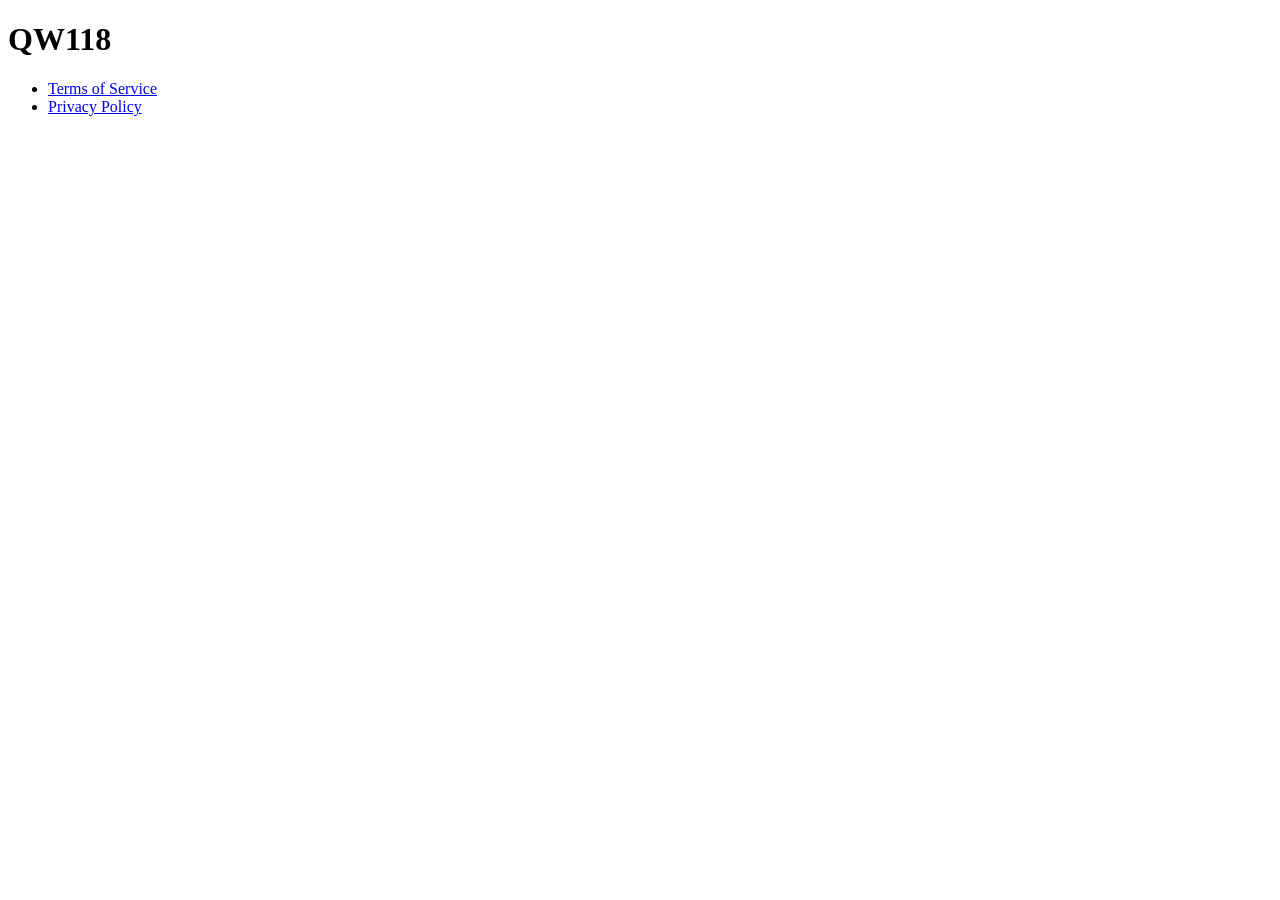
==== index.html @ 3701fc1f "Add files via upload" ====
<!DOCTYPE html>
<html lang="en">
<head>
  <meta charset="utf-8" />
  <title>QW118</title>
</head>
<body>
  <h1>QW118</h1>
  <ul>
    <li><a href="terms.html">Terms of Service</a></li>
    <li><a href="privacy.html">Privacy Policy</a></li>
  </ul>
</body>
</html>
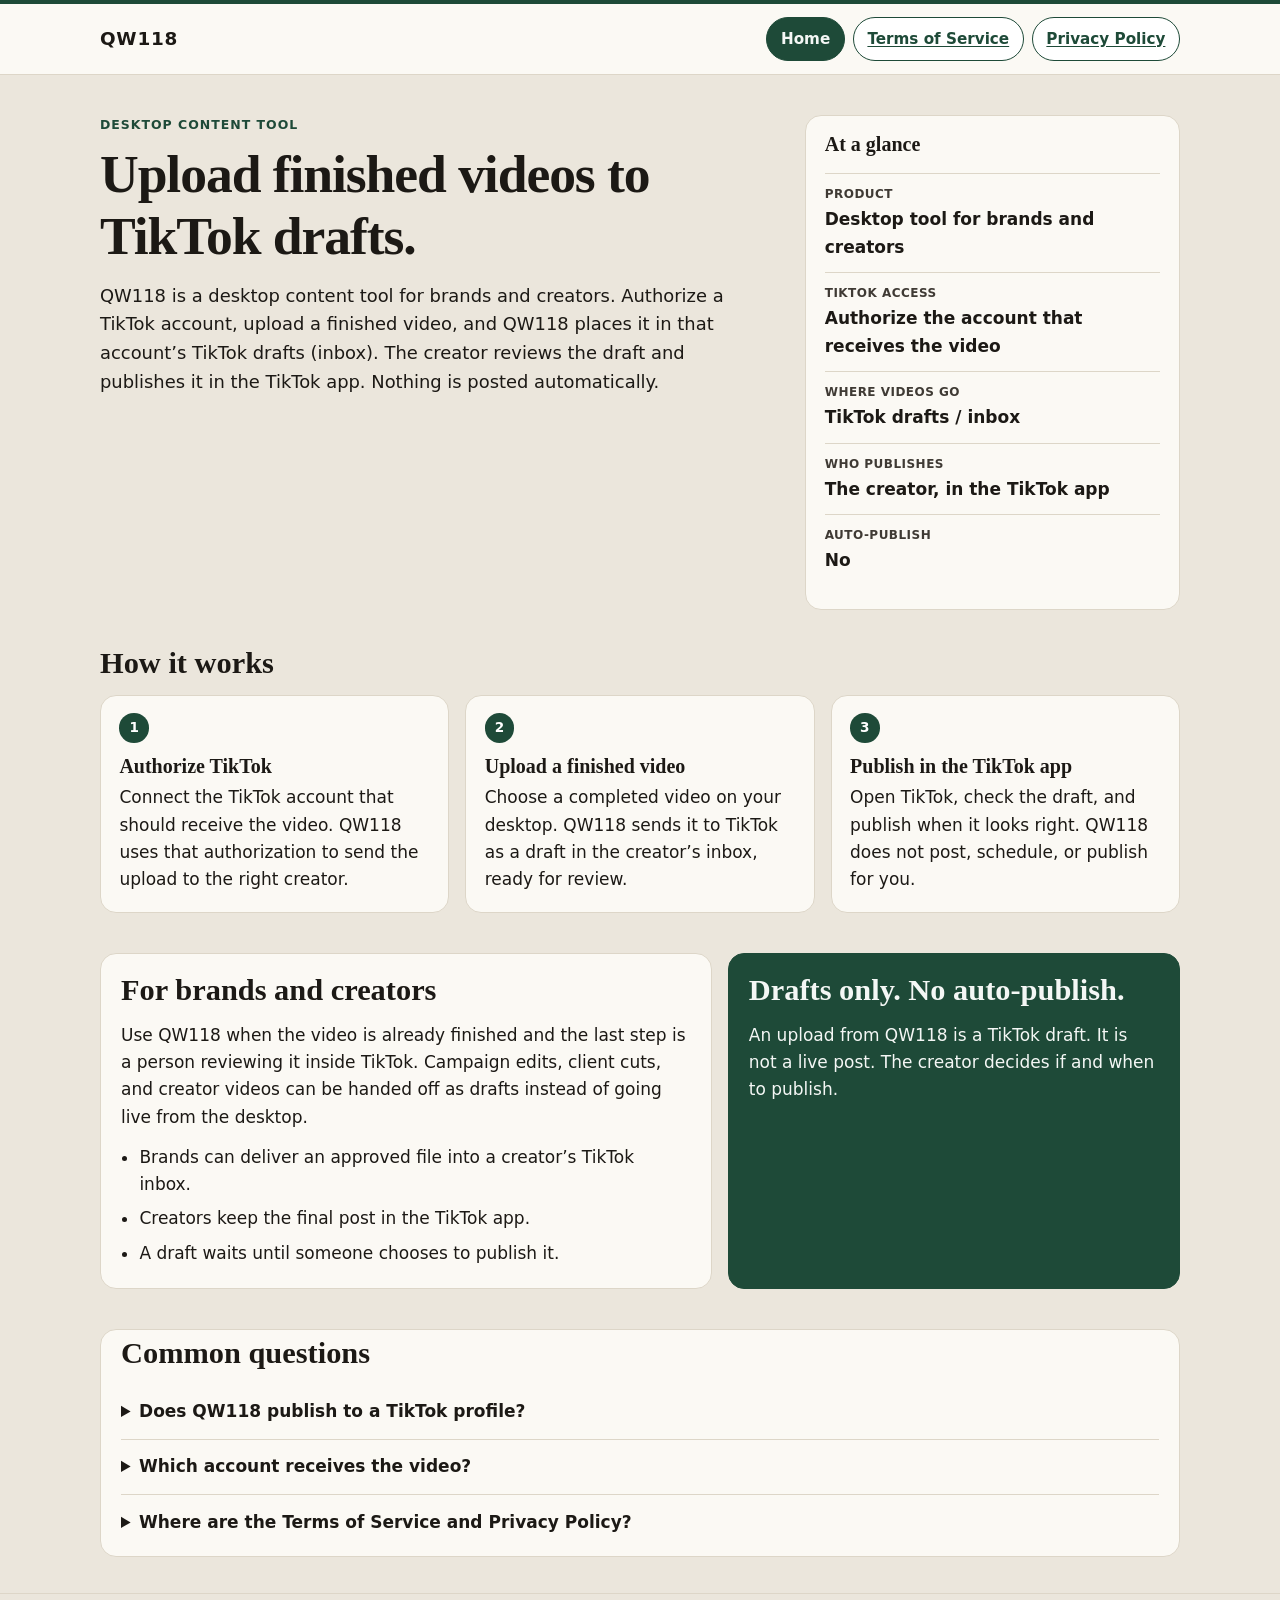
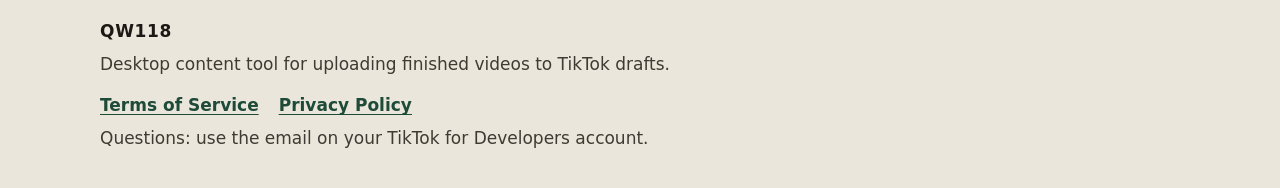
==== commit 80b5315c: "Add a QW118 product homepage for TikTok website review Replace the empty landing page with a desktop" ====
--- a/index.html
+++ b/index.html
@@ -2,13 +2,128 @@
 <html lang="en">
 <head>
   <meta charset="utf-8" />
-  <title>QW118</title>
+  <meta name="viewport" content="width=device-width, initial-scale=1" />
+  <title>QW118 — Desktop uploads to TikTok drafts</title>
+  <meta name="description" content="QW118 is a desktop content tool for brands and creators. Authorize TikTok and upload finished videos as drafts for review and publishing in the TikTok app. No auto-publish." />
+  <link rel="stylesheet" href="styles.css" />
 </head>
 <body>
-  <h1>QW118</h1>
-  <ul>
-    <li><a href="terms.html">Terms of Service</a></li>
-    <li><a href="privacy.html">Privacy Policy</a></li>
-  </ul>
+  <header class="site-header">
+    <div class="wrap header-inner">
+      <a class="brand" href="./">QW118</a>
+      <nav class="site-nav" aria-label="Primary">
+        <a href="./" aria-current="page">Home</a>
+        <a href="terms.html/">Terms of Service</a>
+        <a href="privacy.html/">Privacy Policy</a>
+      </nav>
+    </div>
+  </header>
+
+  <main>
+    <section class="hero">
+      <div class="wrap hero-grid">
+        <div>
+          <p class="eyebrow">Desktop content tool</p>
+          <h1>Upload finished videos to TikTok drafts.</h1>
+          <p class="lede">QW118 is a desktop content tool for brands and creators. Authorize a TikTok account, upload a finished video, and QW118 places it in that account’s TikTok drafts (inbox). The creator reviews the draft and publishes it in the TikTok app. Nothing is posted automatically.</p>
+        </div>
+        <aside class="glance" aria-labelledby="glance-title">
+          <h2 id="glance-title">At a glance</h2>
+          <dl>
+            <div>
+              <dt>Product</dt>
+              <dd>Desktop tool for brands and creators</dd>
+            </div>
+            <div>
+              <dt>TikTok access</dt>
+              <dd>Authorize the account that receives the video</dd>
+            </div>
+            <div>
+              <dt>Where videos go</dt>
+              <dd>TikTok drafts / inbox</dd>
+            </div>
+            <div>
+              <dt>Who publishes</dt>
+              <dd>The creator, in the TikTok app</dd>
+            </div>
+            <div>
+              <dt>Auto-publish</dt>
+              <dd>No</dd>
+            </div>
+          </dl>
+        </aside>
+      </div>
+    </section>
+
+    <section class="section" aria-labelledby="how-title">
+      <div class="wrap">
+        <h2 id="how-title">How it works</h2>
+        <ol class="steps">
+          <li>
+            <h3>Authorize TikTok</h3>
+            <p>Connect the TikTok account that should receive the video. QW118 uses that authorization to send the upload to the right creator.</p>
+          </li>
+          <li>
+            <h3>Upload a finished video</h3>
+            <p>Choose a completed video on your desktop. QW118 sends it to TikTok as a draft in the creator’s inbox, ready for review.</p>
+          </li>
+          <li>
+            <h3>Publish in the TikTok app</h3>
+            <p>Open TikTok, check the draft, and publish when it looks right. QW118 does not post, schedule, or publish for you.</p>
+          </li>
+        </ol>
+      </div>
+    </section>
+
+    <section class="section" aria-labelledby="who-title">
+      <div class="wrap split">
+        <div class="card">
+          <h2 id="who-title">For brands and creators</h2>
+          <p>Use QW118 when the video is already finished and the last step is a person reviewing it inside TikTok. Campaign edits, client cuts, and creator videos can be handed off as drafts instead of going live from the desktop.</p>
+          <ul class="points">
+            <li>Brands can deliver an approved file into a creator’s TikTok inbox.</li>
+            <li>Creators keep the final post in the TikTok app.</li>
+            <li>A draft waits until someone chooses to publish it.</li>
+          </ul>
+        </div>
+        <aside class="notice" aria-labelledby="draft-title">
+          <h2 id="draft-title">Drafts only. No auto-publish.</h2>
+          <p>An upload from QW118 is a TikTok draft. It is not a live post. The creator decides if and when to publish.</p>
+        </aside>
+      </div>
+    </section>
+
+    <section class="section" aria-labelledby="faq-title">
+      <div class="wrap">
+        <div class="faq">
+          <h2 id="faq-title">Common questions</h2>
+          <details>
+            <summary>Does QW118 publish to a TikTok profile?</summary>
+            <p>No. Videos are uploaded as drafts (inbox). Publishing happens later, in the TikTok app, after the creator reviews the draft.</p>
+          </details>
+          <details>
+            <summary>Which account receives the video?</summary>
+            <p>The TikTok account authorized in QW118. The upload is sent to that account’s drafts.</p>
+          </details>
+          <details>
+            <summary>Where are the Terms of Service and Privacy Policy?</summary>
+            <p>Both are linked in the header and footer of this page: <a href="terms.html/">Terms of Service</a> and <a href="privacy.html/">Privacy Policy</a>.</p>
+          </details>
+        </div>
+      </div>
+    </section>
+  </main>
+
+  <footer class="site-footer">
+    <div class="wrap">
+      <p class="footer-brand">QW118</p>
+      <p class="footer-note">Desktop content tool for uploading finished videos to TikTok drafts.</p>
+      <nav class="footer-nav" aria-label="Footer">
+        <a href="terms.html/">Terms of Service</a>
+        <a href="privacy.html/">Privacy Policy</a>
+      </nav>
+      <p class="footer-contact">Questions: use the email on your TikTok for Developers account.</p>
+    </div>
+  </footer>
 </body>
 </html>
--- a/styles.css
+++ b/styles.css
@@ -0,0 +1,404 @@
+:root {
+  color-scheme: light;
+  --bg: #ebe6dc;
+  --paper: #fbf9f4;
+  --ink: #1c1915;
+  --muted: #3f3a34;
+  --accent-soft: #e7f0eb;
+  --line: #ddd6c8;
+  --accent: #1e4a38;
+  --accent-ink: #f4f7f5;
+  --sans: system-ui, -apple-system, "Segoe UI", Roboto, Helvetica, Arial, sans-serif;
+  --serif: Georgia, "Iowan Old Style", "Palatino Linotype", Palatino, serif;
+}
+
+*,
+*::before,
+*::after {
+  box-sizing: border-box;
+}
+
+html {
+  scroll-behavior: smooth;
+}
+
+body {
+  margin: 0;
+  background: var(--bg);
+  color: var(--ink);
+  font-family: var(--sans);
+  font-size: 1.0625rem;
+  line-height: 1.6;
+}
+
+a {
+  color: var(--accent);
+}
+
+a:hover {
+  color: #14362a;
+}
+
+a:focus-visible {
+  outline: 2px solid var(--accent);
+  outline-offset: 3px;
+}
+
+.wrap {
+  width: min(1080px, calc(100% - 2rem));
+  margin-inline: auto;
+}
+
+.site-header {
+  background: var(--paper);
+  border-bottom: 1px solid var(--line);
+  border-top: 4px solid var(--accent);
+  position: sticky;
+  top: 0;
+  z-index: 2;
+}
+
+.header-inner {
+  display: flex;
+  flex-wrap: wrap;
+  align-items: center;
+  justify-content: space-between;
+  gap: 0.75rem 1.25rem;
+  padding: 0.8rem 0;
+}
+
+.brand {
+  color: var(--ink);
+  font-weight: 700;
+  font-size: 1.15rem;
+  letter-spacing: 0.04em;
+  text-decoration: none;
+}
+
+.brand:hover {
+  color: var(--accent);
+}
+
+.site-nav {
+  display: flex;
+  flex-wrap: wrap;
+  gap: 0.5rem;
+}
+
+.site-nav a {
+  display: inline-flex;
+  align-items: center;
+  justify-content: center;
+  min-height: 44px;
+  padding: 0.4rem 0.85rem;
+  border: 1px solid var(--accent);
+  border-radius: 999px;
+  background: #fff;
+  color: var(--accent);
+  font-size: 0.95rem;
+  font-weight: 700;
+  line-height: 1.2;
+  text-decoration: underline;
+  text-underline-offset: 0.16em;
+  white-space: nowrap;
+}
+
+.site-nav a:hover {
+  background: var(--accent-soft);
+  color: #14362a;
+}
+
+.site-nav a[aria-current="page"] {
+  background: var(--accent);
+  color: var(--accent-ink);
+  text-decoration: none;
+}
+
+.hero {
+  padding: 2.5rem 0 1rem;
+}
+
+.hero-grid {
+  display: grid;
+  grid-template-columns: minmax(0, 1.45fr) minmax(260px, 0.8fr);
+  gap: 1.5rem;
+  align-items: start;
+}
+
+.eyebrow {
+  margin: 0 0 0.6rem;
+  color: var(--accent);
+  font-size: 0.78rem;
+  font-weight: 700;
+  letter-spacing: 0.08em;
+  text-transform: uppercase;
+}
+
+h1,
+h2,
+h3 {
+  font-family: var(--serif);
+  font-weight: 700;
+  line-height: 1.15;
+}
+
+h1 {
+  margin: 0 0 0.9rem;
+  font-size: clamp(2.05rem, 4.6vw, 3.35rem);
+  letter-spacing: -0.02em;
+}
+
+.lede {
+  margin: 0;
+  max-width: 42rem;
+  font-size: 1.12rem;
+  color: var(--ink);
+}
+
+.glance,
+.card,
+.notice,
+.faq,
+.policy-card {
+  background: var(--paper);
+  border: 1px solid var(--line);
+  border-radius: 16px;
+}
+
+.glance {
+  padding: 1.1rem 1.2rem 0.4rem;
+}
+
+.glance h2 {
+  margin: 0 0 0.35rem;
+  font-size: 1.25rem;
+}
+
+.glance div {
+  padding: 0.7rem 0;
+  border-top: 1px solid var(--line);
+}
+
+.glance dt {
+  color: var(--muted);
+  font-size: 0.75rem;
+  font-weight: 700;
+  letter-spacing: 0.04em;
+  text-transform: uppercase;
+}
+
+.glance dd {
+  margin: 0.12rem 0 0;
+  font-weight: 600;
+}
+
+.section {
+  padding: 1.25rem 0;
+}
+
+.section h2 {
+  margin: 0 0 0.85rem;
+  font-size: clamp(1.5rem, 2.5vw, 1.9rem);
+}
+
+.steps {
+  list-style: none;
+  counter-reset: step;
+  display: grid;
+  grid-template-columns: repeat(3, minmax(0, 1fr));
+  gap: 1rem;
+  margin: 0;
+  padding: 0;
+}
+
+.steps li {
+  counter-increment: step;
+  background: var(--paper);
+  border: 1px solid var(--line);
+  border-radius: 16px;
+  padding: 1.1rem 1.15rem 1.2rem;
+}
+
+.steps li::before {
+  content: counter(step);
+  display: grid;
+  place-items: center;
+  width: 1.85rem;
+  height: 1.85rem;
+  margin-bottom: 0.75rem;
+  border-radius: 50%;
+  background: var(--accent);
+  color: #fff;
+  font-family: var(--sans);
+  font-size: 0.85rem;
+  font-weight: 700;
+}
+
+.steps h3 {
+  margin: 0 0 0.4rem;
+  font-size: 1.25rem;
+}
+
+.steps p,
+.split p,
+.faq p,
+.policy-card p,
+.policy-card li {
+  margin: 0;
+  color: var(--ink);
+}
+
+.steps p + p,
+.faq p + p,
+.policy-card p + p,
+.policy-card p + ol,
+.policy-card ol + p {
+  margin-top: 0.75rem;
+}
+
+.split {
+  display: grid;
+  grid-template-columns: minmax(0, 1.15fr) minmax(260px, 0.85fr);
+  gap: 1rem;
+  align-items: stretch;
+}
+
+.card,
+.notice {
+  padding: 1.2rem 1.25rem 1.3rem;
+}
+
+.card h2,
+.notice h2,
+.faq h2 {
+  margin-top: 0;
+}
+
+.points {
+  margin: 0.8rem 0 0;
+  padding-left: 1.15rem;
+}
+
+.points li + li {
+  margin-top: 0.45rem;
+}
+
+.notice {
+  background: var(--accent);
+  border-color: var(--accent);
+  color: var(--accent-ink);
+}
+
+.notice h2,
+.notice p {
+  color: var(--accent-ink);
+}
+
+.faq {
+  padding: 0.4rem 1.25rem;
+}
+
+.faq details {
+  border-top: 1px solid var(--line);
+  padding: 0.85rem 0;
+}
+
+.faq details:first-of-type {
+  border-top: 0;
+}
+
+.faq summary {
+  cursor: pointer;
+  font-weight: 700;
+}
+
+.faq summary:focus-visible {
+  outline: 2px solid var(--accent);
+  outline-offset: 3px;
+}
+
+.faq p {
+  margin: 0.55rem 0 0.2rem;
+}
+
+.site-footer {
+  margin-top: 1rem;
+  padding: 1.5rem 0 2.25rem;
+  border-top: 1px solid var(--line);
+}
+
+.footer-brand {
+  margin: 0;
+  font-weight: 700;
+  letter-spacing: 0.04em;
+}
+
+.footer-note,
+.footer-contact {
+  margin: 0.35rem 0 0;
+  color: var(--muted);
+}
+
+.footer-nav {
+  display: flex;
+  flex-wrap: wrap;
+  gap: 0.75rem 1.25rem;
+  margin-top: 0.9rem;
+}
+
+.footer-nav a {
+  font-weight: 700;
+  text-decoration: underline;
+  text-underline-offset: 0.18em;
+}
+
+.policy {
+  padding: 2rem 0 1rem;
+}
+
+.policy-card {
+  max-width: 44rem;
+  padding: 1.4rem 1.4rem 1.5rem;
+}
+
+.policy-card h1 {
+  margin: 0 0 0.85rem;
+  font-size: clamp(2rem, 4vw, 2.7rem);
+}
+
+.policy-card ol {
+  margin: 0.75rem 0 0;
+  padding-left: 1.25rem;
+}
+
+.policy-card li + li {
+  margin-top: 0.4rem;
+}
+
+@media (max-width: 840px) {
+  .hero-grid,
+  .split,
+  .steps {
+    grid-template-columns: 1fr;
+  }
+
+  .hero {
+    padding-top: 1.6rem;
+  }
+}
+
+@media (max-width: 420px) {
+  .site-nav {
+    width: 100%;
+  }
+
+  .site-nav a {
+    white-space: normal;
+  }
+}
+
+@media (prefers-reduced-motion: reduce) {
+  html {
+    scroll-behavior: auto;
+  }
+}
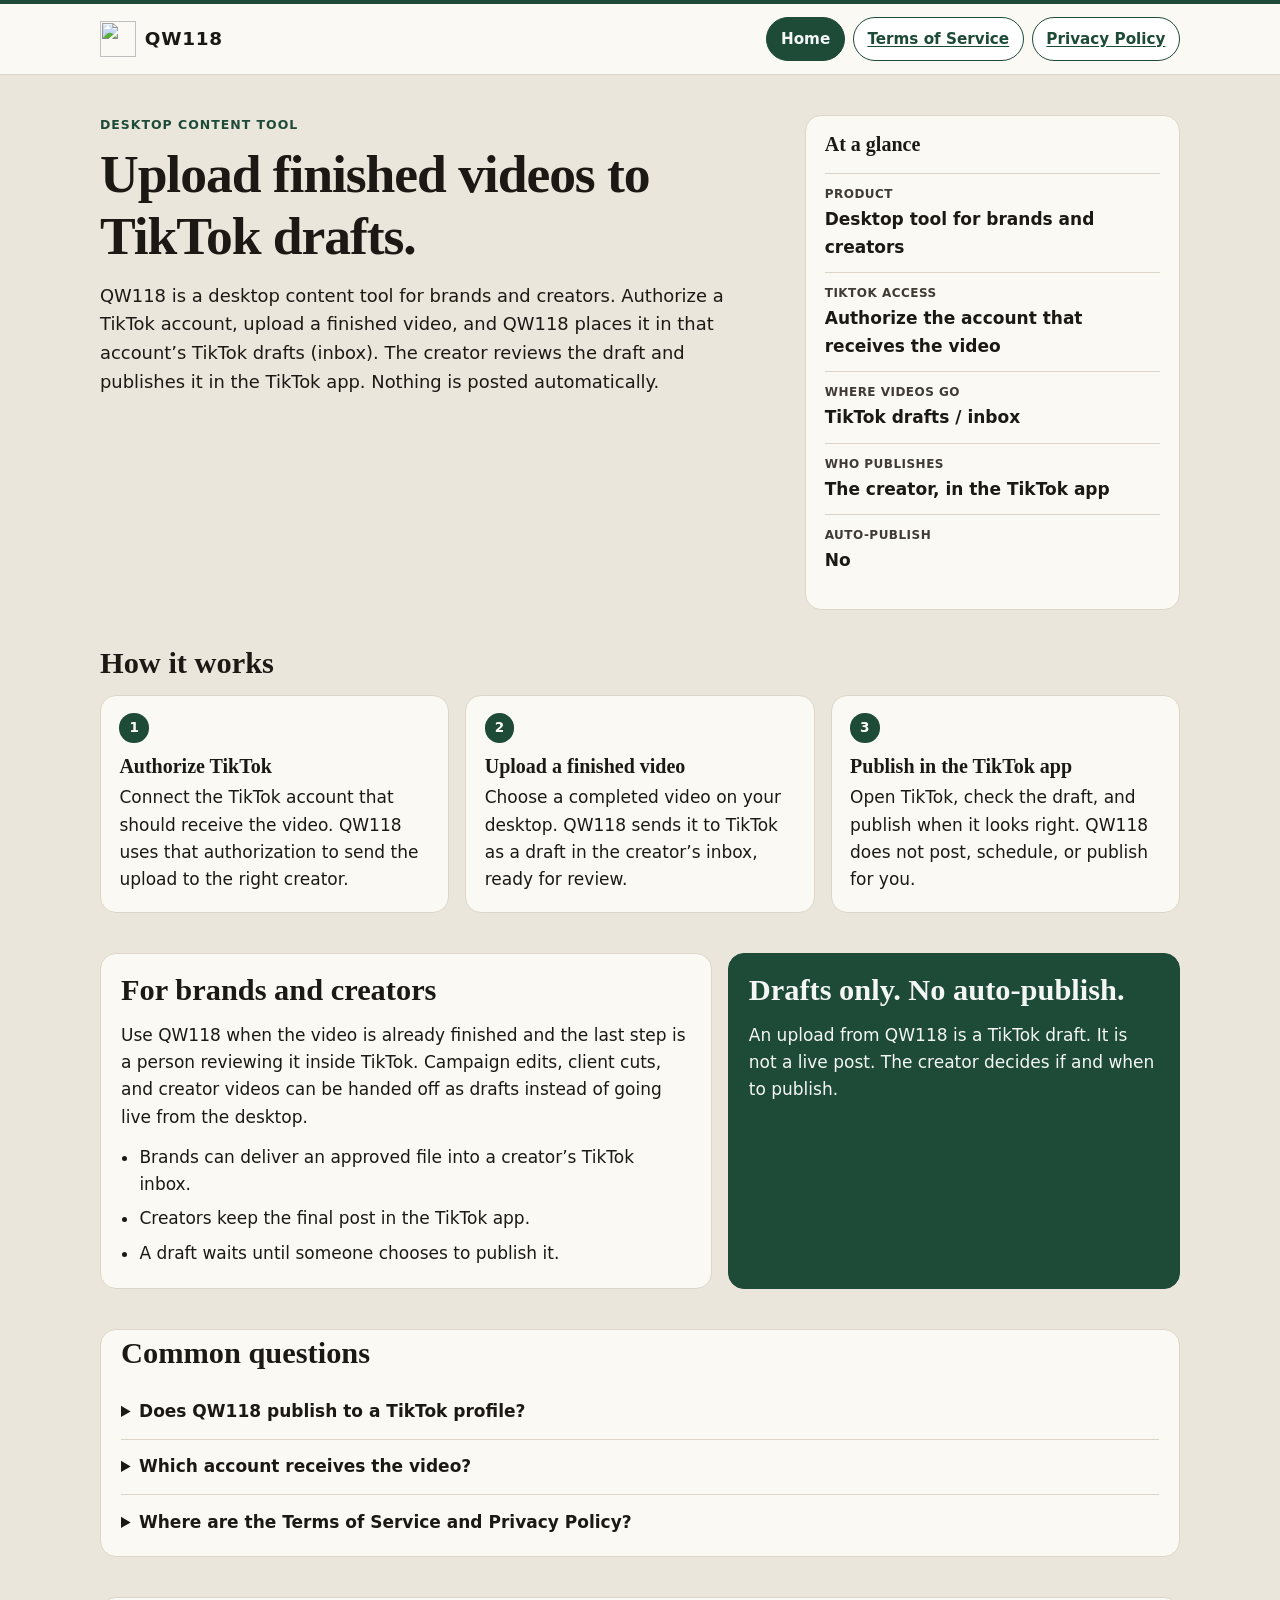
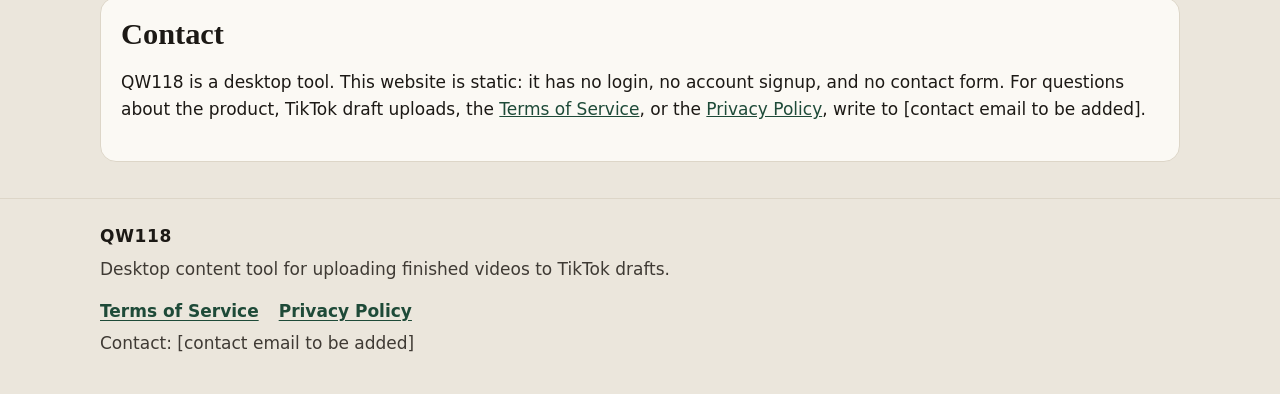
==== commit 7141710a: "Add the official QW118 icon and full legal pages. Use the supplied icon files for the favicon, Apple" ====
--- a/index.html
+++ b/index.html
@@ -5,12 +5,16 @@
   <meta name="viewport" content="width=device-width, initial-scale=1" />
   <title>QW118 — Desktop uploads to TikTok drafts</title>
   <meta name="description" content="QW118 is a desktop content tool for brands and creators. Authorize TikTok and upload finished videos as drafts for review and publishing in the TikTok app. No auto-publish." />
+  <link rel="icon" href="/qw118-legal/favicon.ico" sizes="any">
+  <link rel="icon" type="image/png" sizes="32x32" href="/qw118-legal/qw118-favicon-32.png">
+  <link rel="icon" type="image/png" sizes="16x16" href="/qw118-legal/qw118-favicon-16.png">
+  <link rel="apple-touch-icon" href="/qw118-legal/apple-touch-icon.png">
   <link rel="stylesheet" href="styles.css" />
 </head>
 <body>
   <header class="site-header">
     <div class="wrap header-inner">
-      <a class="brand" href="./">QW118</a>
+      <a class="brand" href="./"><img class="brand-mark" src="/qw118-legal/qw118-favicon-192.png" width="36" height="36" alt="">QW118</a>
       <nav class="site-nav" aria-label="Primary">
         <a href="./" aria-current="page">Home</a>
         <a href="terms.html/">Terms of Service</a>
@@ -112,6 +116,15 @@
         </div>
       </div>
     </section>
+
+    <section class="section" id="contact" aria-labelledby="contact-title">
+      <div class="wrap">
+        <div class="card">
+          <h2 id="contact-title">Contact</h2>
+          <p>QW118 is a desktop tool. This website is static: it has no login, no account signup, and no contact form. For questions about the product, TikTok draft uploads, the <a href="terms.html/">Terms of Service</a>, or the <a href="privacy.html/">Privacy Policy</a>, write to [contact email to be added].</p>
+        </div>
+      </div>
+    </section>
   </main>
 
   <footer class="site-footer">
@@ -122,7 +135,7 @@
         <a href="terms.html/">Terms of Service</a>
         <a href="privacy.html/">Privacy Policy</a>
       </nav>
-      <p class="footer-contact">Questions: use the email on your TikTok for Developers account.</p>
+      <p class="footer-contact">Contact: [contact email to be added]</p>
     </div>
   </footer>
 </body>
--- a/styles.css
+++ b/styles.css
@@ -68,11 +68,21 @@
 }
 
 .brand {
+  display: inline-flex;
+  align-items: center;
+  gap: 0.55rem;
   color: var(--ink);
   font-weight: 700;
   font-size: 1.15rem;
   letter-spacing: 0.04em;
   text-decoration: none;
+}
+
+.brand-mark {
+  display: block;
+  width: 36px;
+  height: 36px;
+  flex: 0 0 auto;
 }
 
 .brand:hover {
@@ -252,7 +262,9 @@
 .faq p + p,
 .policy-card p + p,
 .policy-card p + ol,
-.policy-card ol + p {
+.policy-card p + ul,
+.policy-card ol + p,
+.policy-card ul + p {
   margin-top: 0.75rem;
 }
 
@@ -362,11 +374,23 @@
 }
 
 .policy-card h1 {
-  margin: 0 0 0.85rem;
+  margin: 0 0 0.45rem;
   font-size: clamp(2rem, 4vw, 2.7rem);
 }
 
-.policy-card ol {
+.policy-updated {
+  margin: 0 0 0.35rem;
+  color: var(--muted);
+  font-size: 0.95rem;
+}
+
+.policy-card h2 {
+  margin: 1.55rem 0 0.5rem;
+  font-size: 1.35rem;
+}
+
+.policy-card ol,
+.policy-card ul {
   margin: 0.75rem 0 0;
   padding-left: 1.25rem;
 }
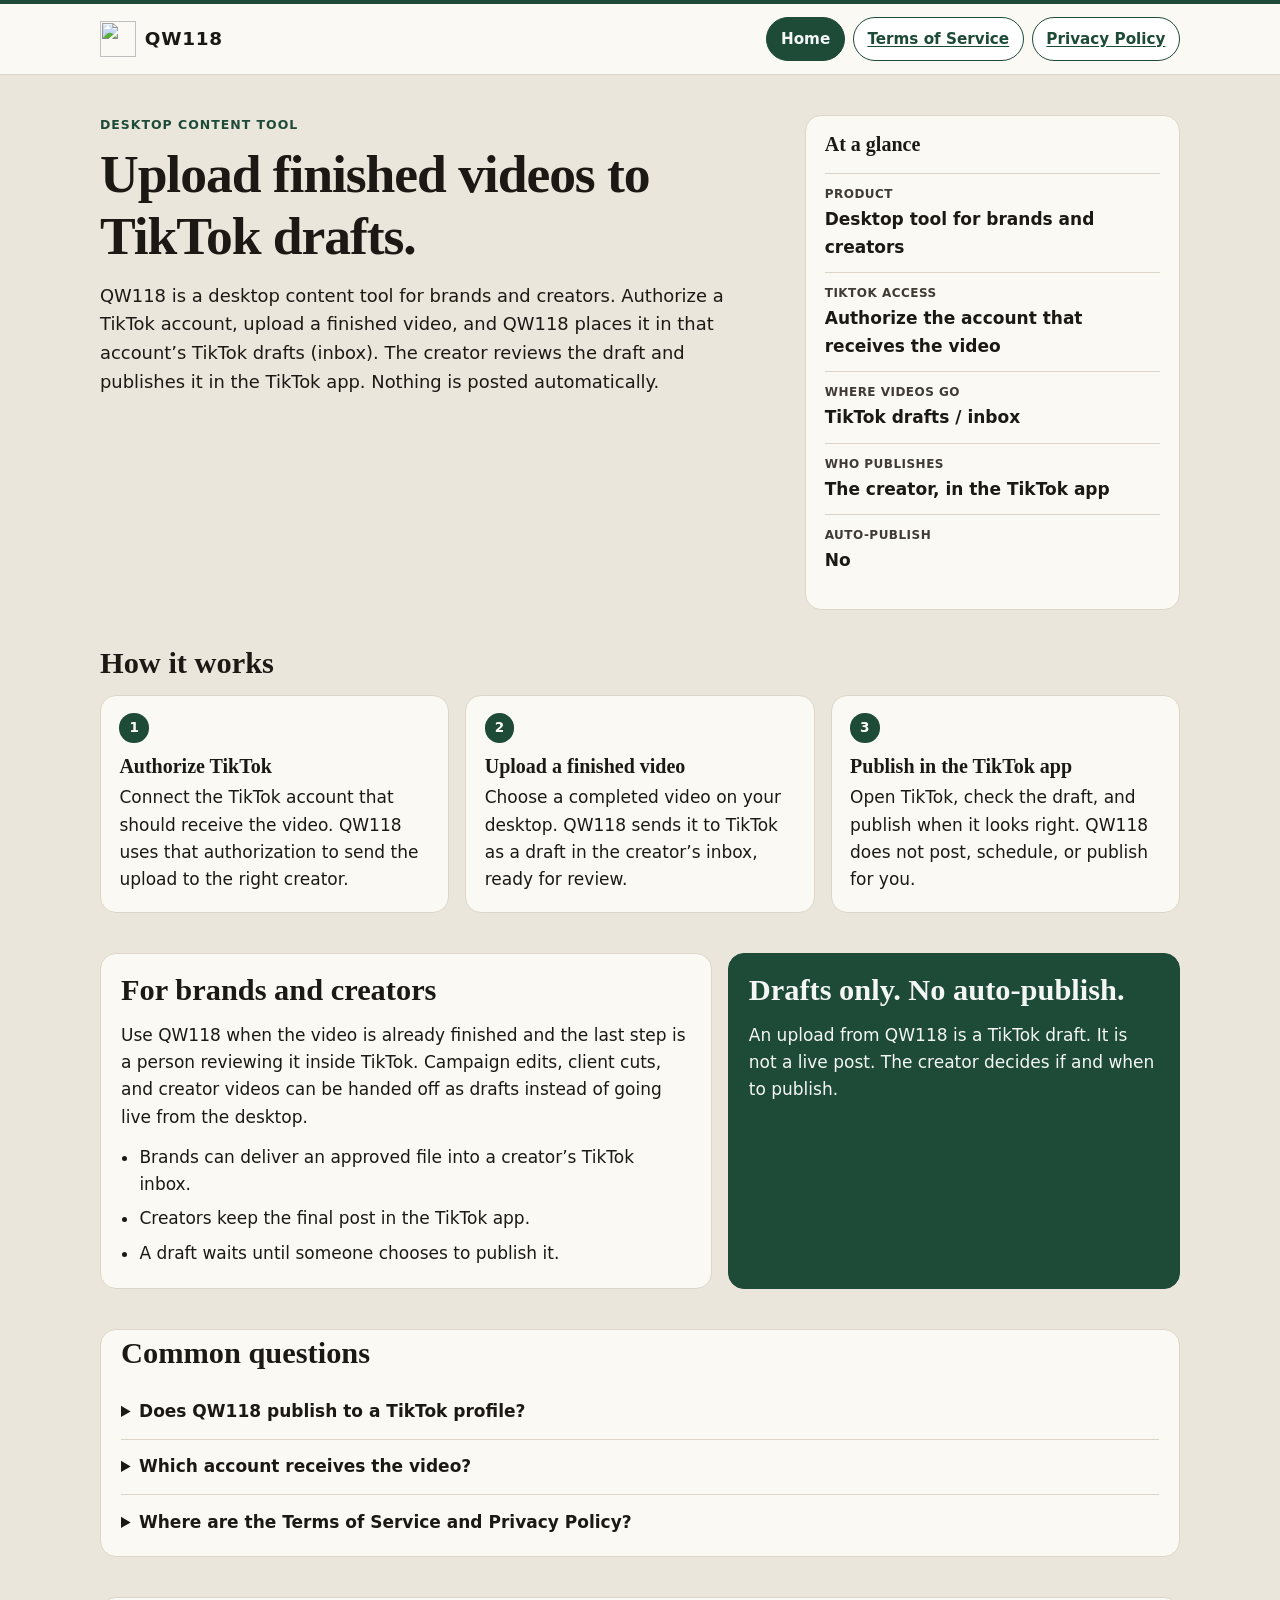
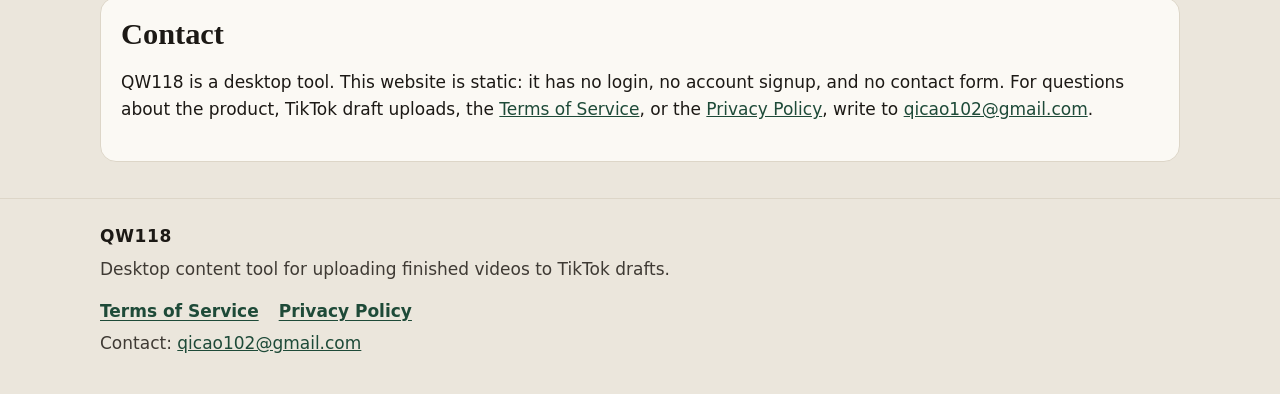
==== commit 16e0e357: "Publish the QW118 contact email. Replace the temporary contact placeholder with a mailto link to qic" ====
--- a/index.html
+++ b/index.html
@@ -121,7 +121,7 @@
       <div class="wrap">
         <div class="card">
           <h2 id="contact-title">Contact</h2>
-          <p>QW118 is a desktop tool. This website is static: it has no login, no account signup, and no contact form. For questions about the product, TikTok draft uploads, the <a href="terms.html/">Terms of Service</a>, or the <a href="privacy.html/">Privacy Policy</a>, write to [contact email to be added].</p>
+          <p>QW118 is a desktop tool. This website is static: it has no login, no account signup, and no contact form. For questions about the product, TikTok draft uploads, the <a href="terms.html/">Terms of Service</a>, or the <a href="privacy.html/">Privacy Policy</a>, write to <a href="mailto:qicao102@gmail.com">qicao102@gmail.com</a>.</p>
         </div>
       </div>
     </section>
@@ -135,7 +135,7 @@
         <a href="terms.html/">Terms of Service</a>
         <a href="privacy.html/">Privacy Policy</a>
       </nav>
-      <p class="footer-contact">Contact: [contact email to be added]</p>
+      <p class="footer-contact">Contact: <a href="mailto:qicao102@gmail.com">qicao102@gmail.com</a></p>
     </div>
   </footer>
 </body>
